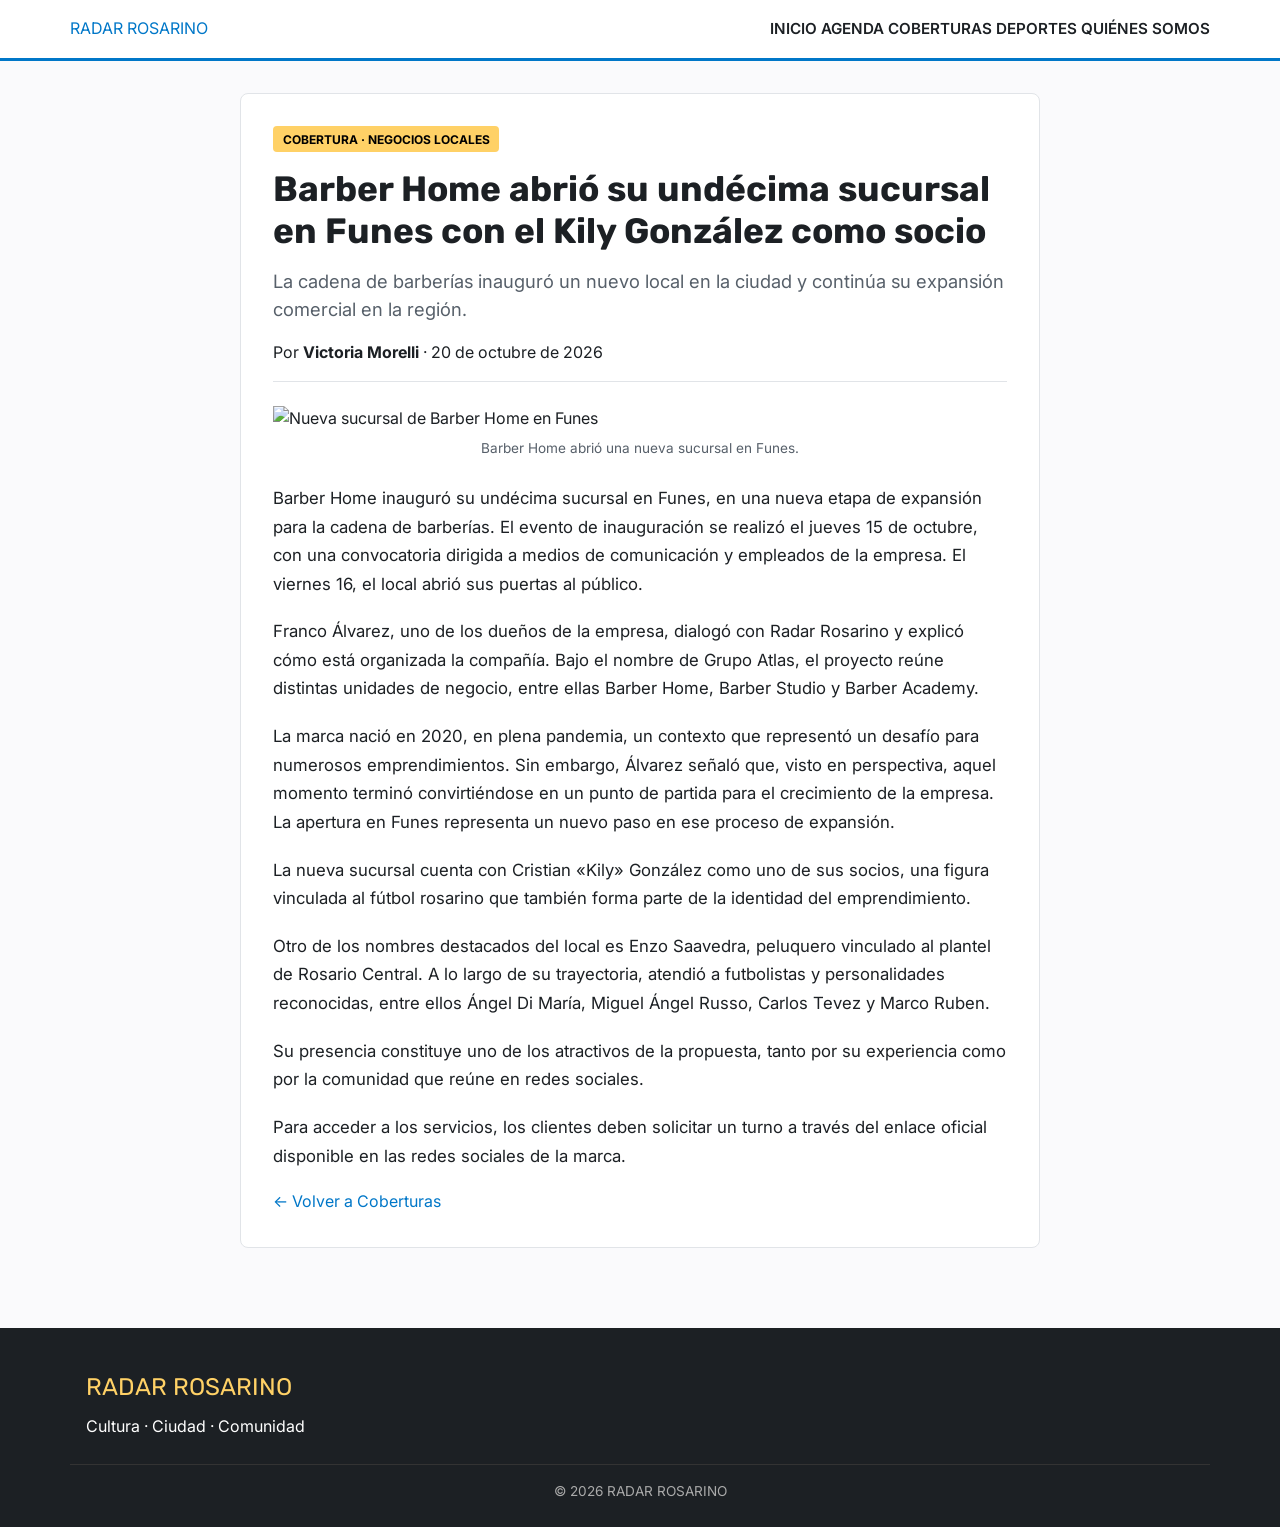
==== notas/barber-home.html @ d99db313 "Create barber-home.html" ====
<!DOCTYPE html>
<html lang="es">
<head>
  <meta charset="UTF-8">
  <meta name="viewport" content="width=device-width, initial-scale=1.0">
  <meta name="description" content="Barber Home inauguró su undécima sucursal en Funes con Cristian Kily González como socio.">
  <meta name="theme-color" content="#FAFAFC">

  <title>Barber Home abrió su undécima sucursal en Funes | Radar Rosarino</title>

  <link rel="stylesheet" href="../css/styles.css">
</head>

<body>

  <header class="site-header">
    <div class="container header-inner">
      <a href="../index.html" class="logo">
        <span class="logo-text">RADAR ROSARINO</span>
      </a>

      <nav class="main-nav">
        <a href="../index.html">Inicio</a>
        <a href="../secciones/agenda.html">Agenda</a>
        <a href="../secciones/coberturas.html">Coberturas</a>
        <a href="../secciones/deportes.html">Deportes</a>
        <a href="../quienes-somos.html">Quiénes somos</a>
      </nav>
    </div>
  </header>

  <main class="container main-content">

    <article class="article-single">

      <div class="article-header">
        <span class="badge">COBERTURA · NEGOCIOS LOCALES</span>

        <h1 class="article-single-title">
          Barber Home abrió su undécima sucursal en Funes con el Kily González como socio
        </h1>

        <p class="article-single-lead">
          La cadena de barberías inauguró un nuevo local en la ciudad y
          continúa su expansión comercial en la región.
        </p>

        <p class="article-meta">
          Por <strong>Victoria Morelli</strong> ·
          <time datetime="2026-10-20">20 de octubre de 2026</time>
        </p>
      </div>

      <figure class="article-img-box">
        <img
          src="barber-home.jpg"
          alt="Nueva sucursal de Barber Home en Funes"
          style="width: 100%; height: auto; max-height: 470px; object-fit: cover;"
        >
        <figcaption class="article-img-caption">
          Barber Home abrió una nueva sucursal en Funes.
        </figcaption>
      </figure>

      <div class="article-body">

        <p>
          Barber Home inauguró su undécima sucursal en Funes, en una nueva
          etapa de expansión para la cadena de barberías. El evento de
          inauguración se realizó el jueves 15 de octubre, con una convocatoria
          dirigida a medios de comunicación y empleados de la empresa.
          El viernes 16, el local abrió sus puertas al público.
        </p>

        <p>
          Franco Álvarez, uno de los dueños de la empresa, dialogó con
          Radar Rosarino y explicó cómo está organizada la compañía. Bajo
          el nombre de Grupo Atlas, el proyecto reúne distintas unidades
          de negocio, entre ellas Barber Home, Barber Studio y Barber Academy.
        </p>

        <p>
          La marca nació en 2020, en plena pandemia, un contexto que
          representó un desafío para numerosos emprendimientos. Sin embargo,
          Álvarez señaló que, visto en perspectiva, aquel momento terminó
          convirtiéndose en un punto de partida para el crecimiento de la
          empresa. La apertura en Funes representa un nuevo paso en ese
          proceso de expansión.
        </p>

        <p>
          La nueva sucursal cuenta con Cristian «Kily» González como uno
          de sus socios, una figura vinculada al fútbol rosarino que también
          forma parte de la identidad del emprendimiento.
        </p>

        <p>
          Otro de los nombres destacados del local es Enzo Saavedra,
          peluquero vinculado al plantel de Rosario Central. A lo largo de
          su trayectoria, atendió a futbolistas y personalidades reconocidas,
          entre ellos Ángel Di María, Miguel Ángel Russo, Carlos Tevez y
          Marco Ruben.
        </p>

        <p>
          Su presencia constituye uno de los atractivos de la propuesta,
          tanto por su experiencia como por la comunidad que reúne en redes
          sociales.
        </p>

        <p>
          Para acceder a los servicios, los clientes deben solicitar un
          turno a través del enlace oficial disponible en las redes sociales
          de la marca.
        </p>

      </div>

      <a class="back-link" href="../secciones/coberturas.html">
        ← Volver a Coberturas
      </a>

    </article>

  </main>

  <footer class="site-footer">
    <div class="container footer-content">
      <div class="footer-brand">
        <p class="footer-logo">RADAR ROSARINO</p>
        <p>Cultura · Ciudad · Comunidad</p>
      </div>
    </div>

    <div class="container footer-bottom">
      <p>© 2026 RADAR ROSARINO</p>
    </div>
  </footer>

</body>
</html>
---- css/styles.css ----
/* ==========================================================================
   RADAR ROSARINO - Hoja de Estilos Principal (V0)
   ========================================================================== */

/* Importación de Google Fonts */
@import url('https://fonts.googleapis.com/css2?family=Inter:wght@400;500;600;700&family=Rubik:wght@600;700;800&display=swap');

:root {
  /* Paleta de Colores RADAR ROSARINO */
  --color-primary: #0077C8;       /* Azul Celeste principal */
  --color-primary-dark: #005691;  /* Azul más oscuro para hover/foco */
  --color-accent-pink: #FF6B8B;   /* Rosa acento */
  --color-accent-yellow: #FFD166; /* Amarillo acento */
  
  --color-bg: #FAFAFC;            /* Fondo suave */
  --color-surface: #FFFFFF;       /* Blanco para tarjetas y contenedores */
  --color-text-main: #1C2024;     /* Texto principal legible */
  --color-text-muted: #57606A;    /* Texto secundario */
  --color-border: #E1E4E8;        /* Bordes sutiles */

  /* Tipografías */
  --font-heading: 'Rubik', system-ui, -apple-system, sans-serif;
  --font-body: 'Inter', system-ui, -apple-system, sans-serif;

  /* Espaciado y Layout */
  --max-width: 1140px;
  --radius: 8px;
}

/* Reset y Bases */
* {
  box-sizing: border-box;
  margin: 0;
  padding: 0;
}

body {
  font-family: var(--font-body);
  background-color: var(--color-bg);
  color: var(--color-text-main);
  line-height: 1.6;
}

img {
  max-width: 100%;
  height: auto;
  display: block;
}

a {
  color: var(--color-primary);
  text-decoration: none;
}

a:hover, a:focus {
  text-decoration: underline;
}

/* Enfoque visible de accesibilidad */
a:focus-visible, button:focus-visible {
  outline: 3px solid var(--color-accent-yellow);
  outline-offset: 2px;
}

.container {
  max-width: var(--max-width);
  margin: 0 auto;
  padding: 0 1rem;
}

/* ==========================================================================
   HEADER Y NAVEGACIÓN
   ========================================================================== */
.site-header {
  background-color: var(--color-surface);
  border-bottom: 3px solid var(--color-primary);
  position: sticky;
  top: 0;
  z-index: 100;
}

.header-inner {
  display: flex;
  align-items: center;
  justify-content: space-between;
  padding: 1rem 0;
}

.brand-logo {
  font-family: var(--font-heading);
  font-size: 1.8rem;
  font-weight: 800;
  color: var(--color-primary);
  text-transform: uppercase;
  letter-spacing: -0.5px;
}

.brand-logo span {
  color: var(--color-accent-pink);
}

.nav-toggle {
  display: none;
  background: none;
  border: 1px solid var(--color-border);
  padding: 0.5rem 0.75rem;
  border-radius: var(--radius);
  font-weight: bold;
  cursor: pointer;
}

.main-nav ul {
  display: flex;
  list-style: none;
  gap: 1.5rem;
}

.main-nav a {
  font-weight: 600;
  color: var(--color-text-main);
  font-size: 0.95rem;
  text-transform: uppercase;
}

.main-nav a:hover {
  color: var(--color-primary);
}

.main-nav a.active {
  color: var(--color-primary);
  border-bottom: 2px solid var(--color-accent-pink);
}

/* ==========================================================================
   PORTADA / LAYOUT DE PORTADA
   ========================================================================== */
.main-content {
  padding: 2rem 0;
}

/* Etiqueta de Sección */
.badge {
  display: inline-block;
  background-color: var(--color-accent-yellow);
  color: #000;
  font-size: 0.75rem;
  font-weight: 700;
  padding: 0.2rem 0.6rem;
  border-radius: 4px;
  text-transform: uppercase;
  margin-bottom: 0.5rem;
}

.badge-deportes {
  background-color: var(--color-accent-pink);
  color: #fff;
}

/* Noticia Principal (Apertura) */
.hero-article {
  background: var(--color-surface);
  border-radius: var(--radius);
  border: 1px solid var(--color-border);
  overflow: hidden;
  margin-bottom: 2.5rem;
  display: grid;
  grid-template-columns: 1.2fr 1fr;
  gap: 1.5rem;
}

.hero-img-placeholder {
  background-color: #E2E8F0;
  min-height: 280px;
  display: flex;
  align-items: center;
  justify-content: center;
  color: var(--color-text-muted);
  font-weight: 500;
}

.hero-body {
  padding: 1.5rem;
  display: flex;
  flex-direction: column;
  justify-content: center;
}

.hero-title {
  font-family: var(--font-heading);
  font-size: 1.8rem;
  line-height: 1.2;
  margin: 0.5rem 0 1rem 0;
}

.hero-title a {
  color: var(--color-text-main);
}

.hero-title a:hover {
  color: var(--color-primary);
  text-decoration: none;
}

.hero-lead {
  color: var(--color-text-muted);
  margin-bottom: 1rem;
  font-size: 1rem;
}

.meta-info {
  font-size: 0.85rem;
  color: var(--color-text-muted);
  font-weight: 500;
}

/* Módulo Radar - Agenda Próximos Eventos */
.agenda-section {
  background-color: #EBF5FF;
  border-left: 5px solid var(--color-primary);
  padding: 1.5rem;
  border-radius: var(--radius);
  margin-bottom: 2.5rem;
}

.section-title {
  font-family: var(--font-heading);
  font-size: 1.4rem;
  margin-bottom: 1rem;
  color: var(--color-primary-dark);
  text-transform: uppercase;
  display: flex;
  align-items: center;
  gap: 0.5rem;
}

.agenda-grid {
  display: grid;
  grid-template-columns: repeat(auto-fit, minmax(250px, 1fr));
  gap: 1rem;
}

.agenda-card {
  background: var(--color-surface);
  padding: 1rem;
  border-radius: var(--radius);
  border: 1px solid var(--color-border);
}

.agenda-meta {
  font-size: 0.8rem;
  font-weight: 700;
  color: var(--color-accent-pink);
  text-transform: uppercase;
  margin-bottom: 0.3rem;
}

.agenda-title {
  font-size: 1rem;
  font-weight: 700;
  margin-bottom: 0.4rem;
}

.agenda-place {
  font-size: 0.85rem;
  color: var(--color-text-muted);
}

/* Grilla Secundaria de Noticias */
.secondary-grid {
  display: grid;
  grid-template-columns: 2fr 1fr;
  gap: 2rem;
  margin-bottom: 2.5rem;
}

.articles-list {
  display: flex;
  flex-direction: column;
  gap: 1.5rem;
}

.article-card-horizontal {
  display: flex;
  gap: 1rem;
  background: var(--color-surface);
  border: 1px solid var(--color-border);
  padding: 1rem;
  border-radius: var(--radius);
}

.card-img-placeholder {
  width: 140px;
  height: 100px;
  background-color: #E2E8F0;
  display: flex;
  align-items: center;
  justify-content: center;
  font-size: 0.75rem;
  color: var(--color-text-muted);
  flex-shrink: 0;
  border-radius: 4px;
}

.card-title {
  font-family: var(--font-heading);
  font-size: 1.1rem;
  margin-bottom: 0.5rem;
  line-height: 1.3;
}

.card-title a {
  color: var(--color-text-main);
}

/* Sidebar / Bloque Multimedia */
.multimedia-box {
  background: var(--color-surface);
  border: 1px solid var(--color-border);
  border-top: 4px solid var(--color-accent-pink);
  padding: 1.2rem;
  border-radius: var(--radius);
}

.media-link-card {
  display: block;
  background-color: #FFF5F7;
  border: 1px dashed var(--color-accent-pink);
  padding: 1rem;
  border-radius: var(--radius);
  text-align: center;
  margin-top: 1rem;
  color: var(--color-text-main);
  font-weight: 600;
}

.media-link-card:hover {
  background-color: #FFE6EA;
  text-decoration: none;
}

/* ==========================================================================
   PÁGINA DE NOTA / ARTÍCULO
   ========================================================================== */
.article-single {
  max-width: 800px;
  margin: 0 auto;
  background: var(--color-surface);
  padding: 2rem;
  border-radius: var(--radius);
  border: 1px solid var(--color-border);
}

.article-header {
  margin-bottom: 1.5rem;
  border-bottom: 1px solid var(--color-border);
  padding-bottom: 1rem;
}

.article-single-title {
  font-family: var(--font-heading);
  font-size: 2.2rem;
  line-height: 1.2;
  margin: 0.5rem 0 1rem 0;
}

.article-single-lead {
  font-size: 1.15rem;
  color: var(--color-text-muted);
  line-height: 1.5;
  margin-bottom: 1rem;
}

.article-body {
  font-size: 1.05rem;
  line-height: 1.7;
}

.article-body p {
  margin-bottom: 1.2rem;
}

.article-body h2 {
  font-family: var(--font-heading);
  font-size: 1.4rem;
  margin: 1.8rem 0 0.8rem 0;
  color: var(--color-primary-dark);
}

.article-img-box {
  margin: 1.5rem 0;
}

.article-img-caption {
  font-size: 0.85rem;
  color: var(--color-text-muted);
  margin-top: 0.4rem;
  text-align: center;
}

/* ==========================================================================
   FOOTER
   ========================================================================== */
.site-footer {
  background-color: var(--color-text-main);
  color: #fff;
  padding: 2.5rem 0 1.5rem 0;
  margin-top: 3rem;
}

.footer-content {
  display: flex;
  justify-content: space-between;
  flex-wrap: wrap;
  gap: 2rem;
  margin-bottom: 1.5rem;
}

.footer-brand {
  max-width: 350px;
}

.footer-logo {
  font-family: var(--font-heading);
  font-size: 1.5rem;
  color: var(--color-accent-yellow);
  margin-bottom: 0.5rem;
}

.footer-links ul {
  list-style: none;
}

.footer-links a {
  color: #CCC;
}

.footer-links a:hover {
  color: #FFF;
}

.footer-bottom {
  border-top: 1px solid #333;
  padding-top: 1rem;
  text-align: center;
  font-size: 0.85rem;
  color: #AAA;
}

/* ==========================================================================
   RESPONSIVE DESIGN (MOBILE)
   ========================================================================== */
@media (max-width: 768px) {
  .nav-toggle {
    display: block;
  }

  .main-nav {
    display: none;
    width: 100%;
    position: absolute;
    top: 100%;
    left: 0;
    background: var(--color-surface);
    border-bottom: 2px solid var(--color-primary);
    padding: 1rem;
    box-shadow: 0 4px 6px rgba(0,0,0,0.1);
  }

  .main-nav.is-open {
    display: block;
  }

  .main-nav ul {
    flex-direction: column;
    gap: 1rem;
  }

  .hero-article {
    grid-template-columns: 1fr;
  }

  .secondary-grid {
    grid-template-columns: 1fr;
  }

  .article-card-horizontal {
    flex-direction: column;
  }

  .card-img-placeholder {
    width: 100%;
    height: 140px;
  }
}
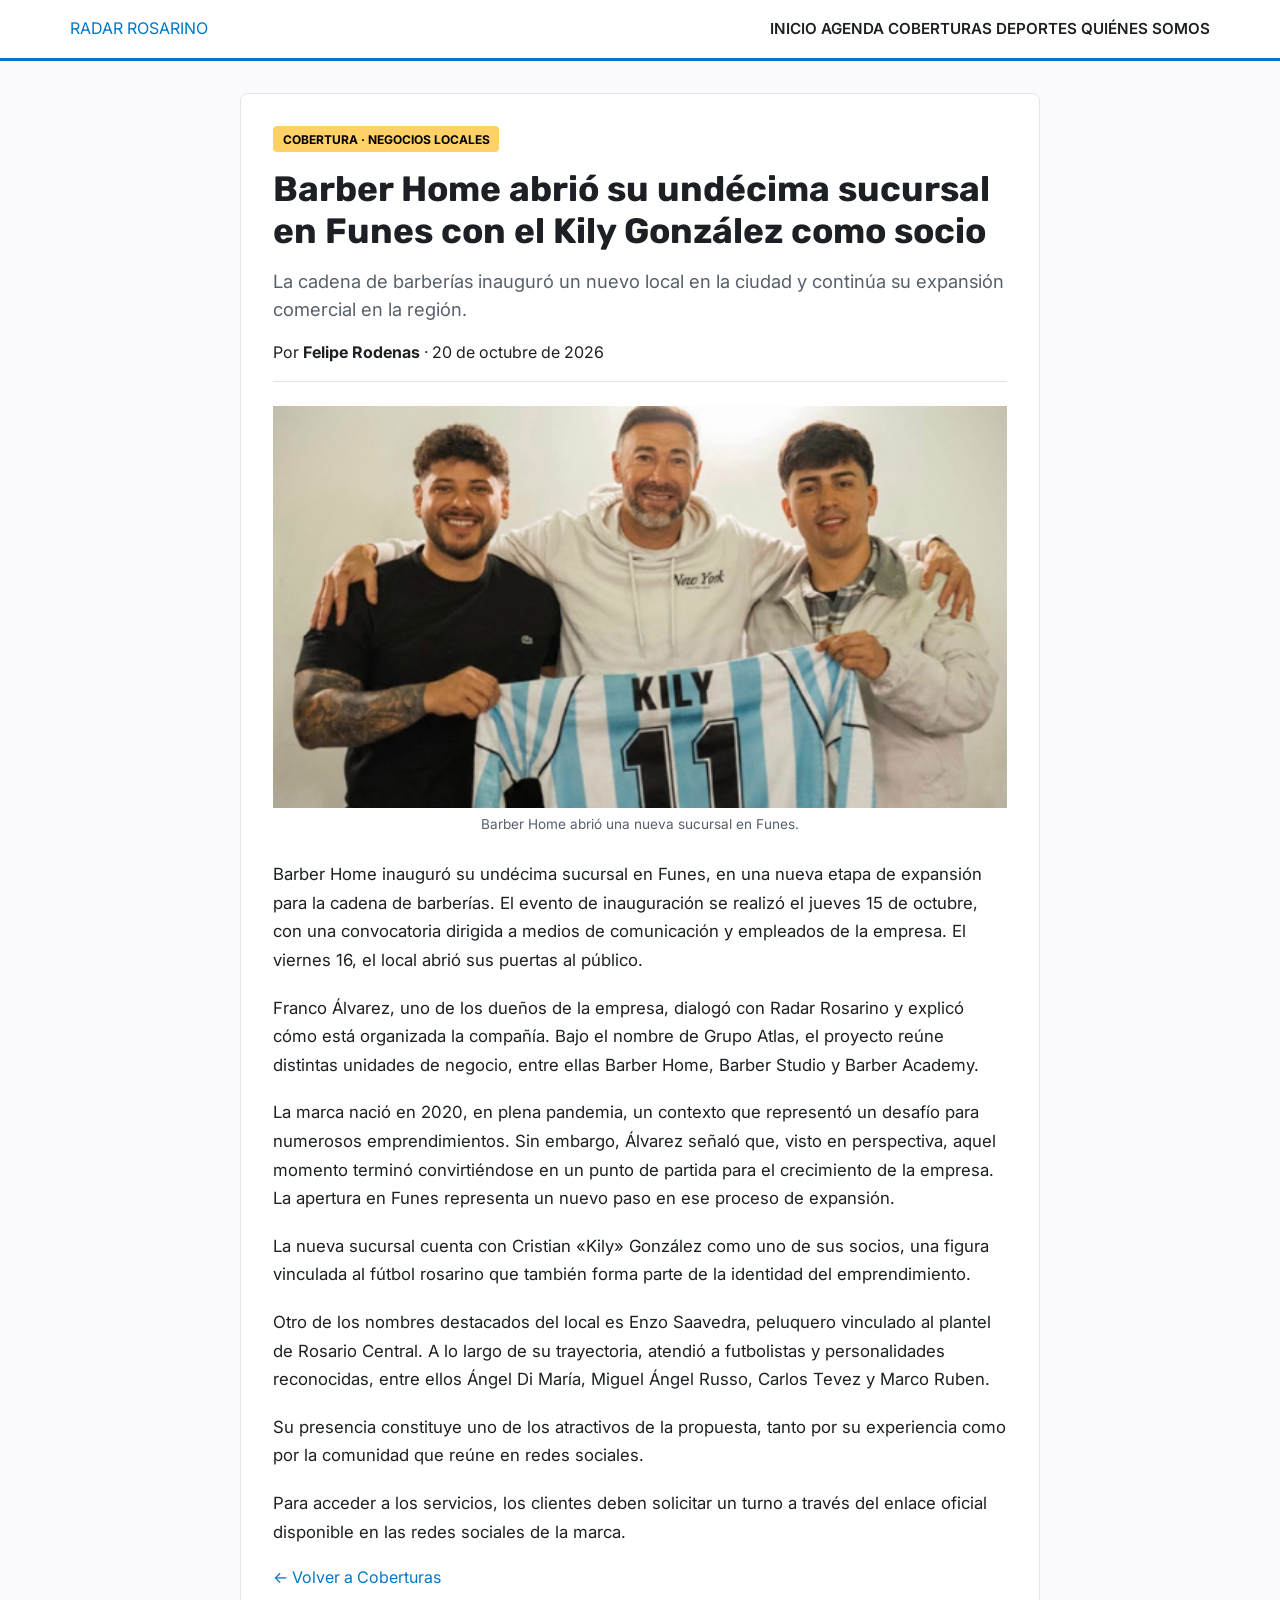
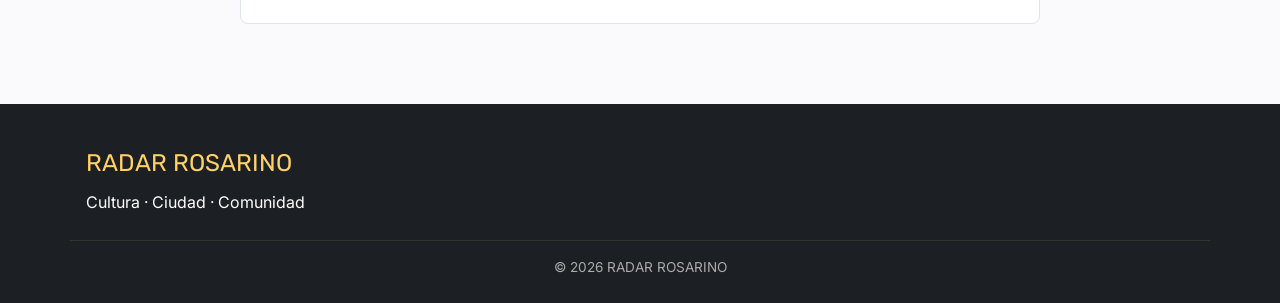
==== commit 25d51d11: "Update barber-home.html" ====
--- a/notas/barber-home.html
+++ b/notas/barber-home.html
@@ -47,7 +47,7 @@
         </p>
 
         <p class="article-meta">
-          Por <strong>Victoria Morelli</strong> ·
+          Por <strong>Felipe Rodenas</strong> ·
           <time datetime="2026-10-20">20 de octubre de 2026</time>
         </p>
       </div>
